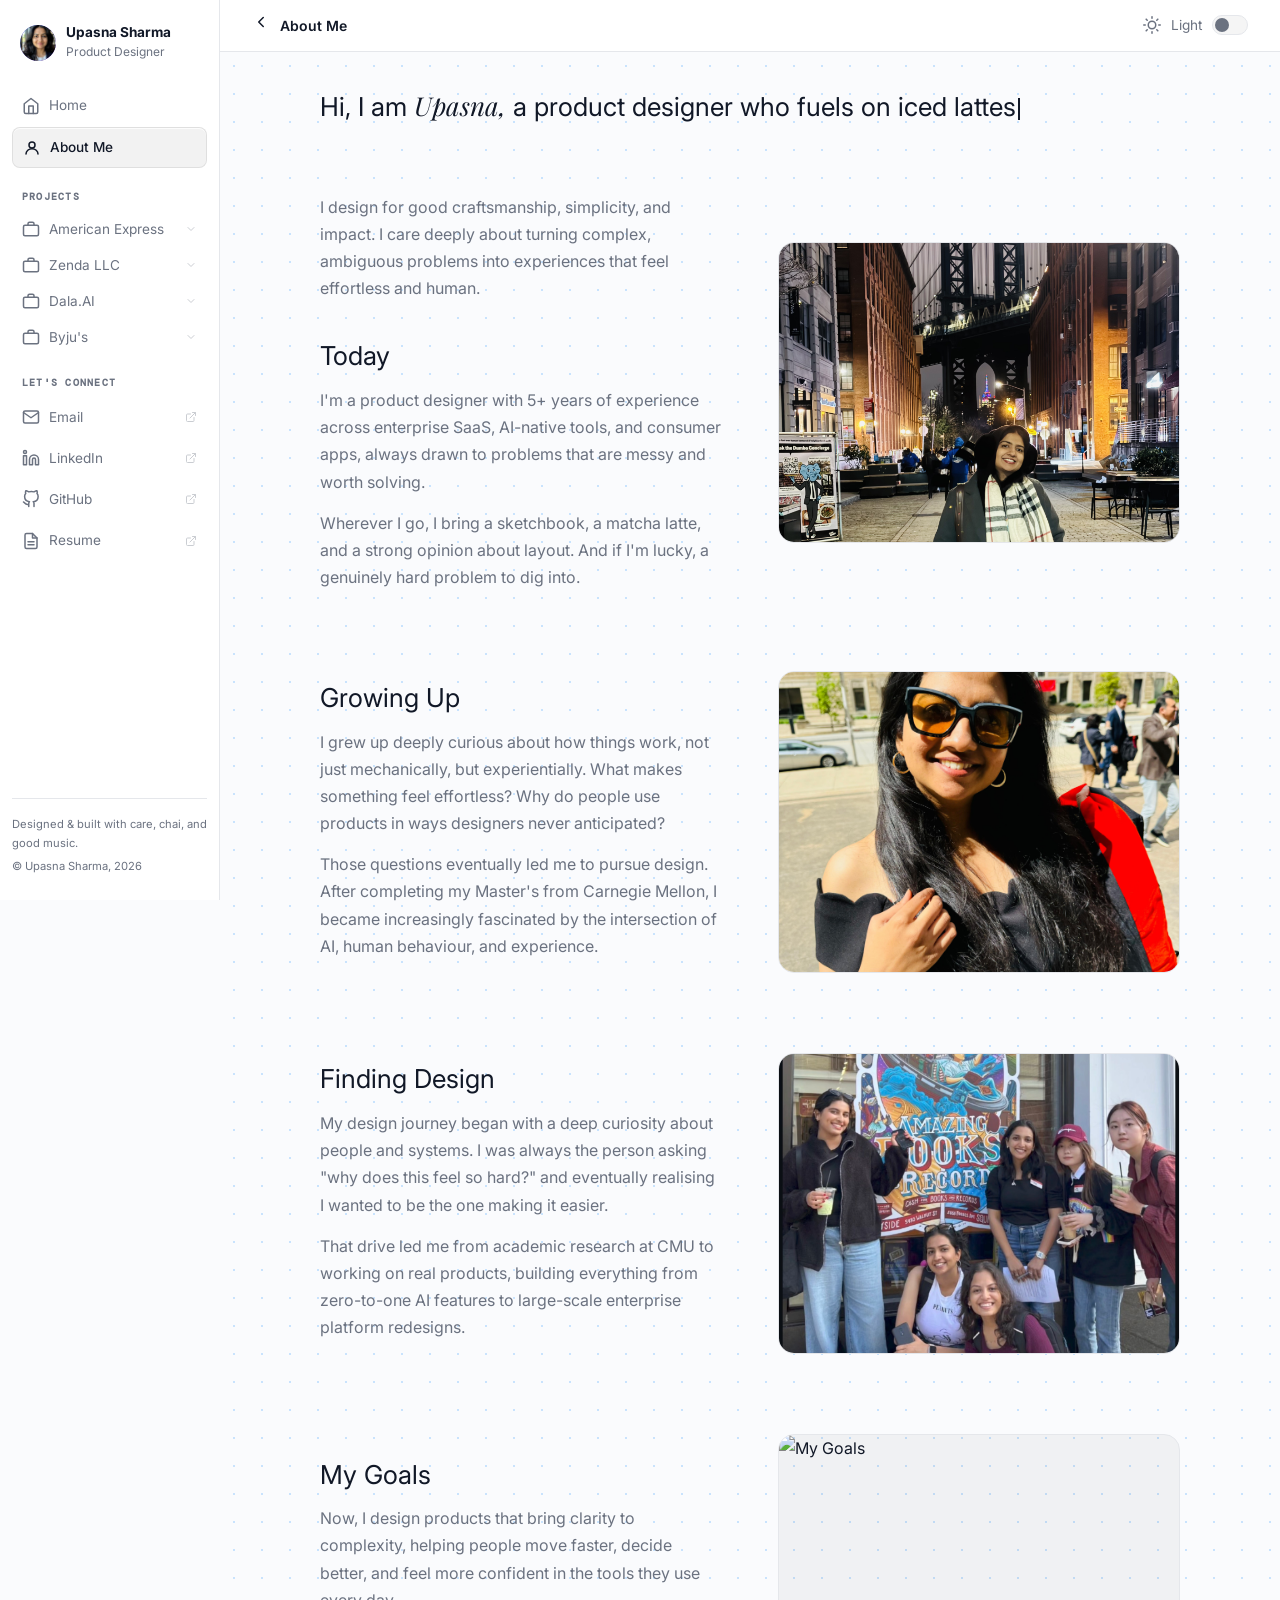
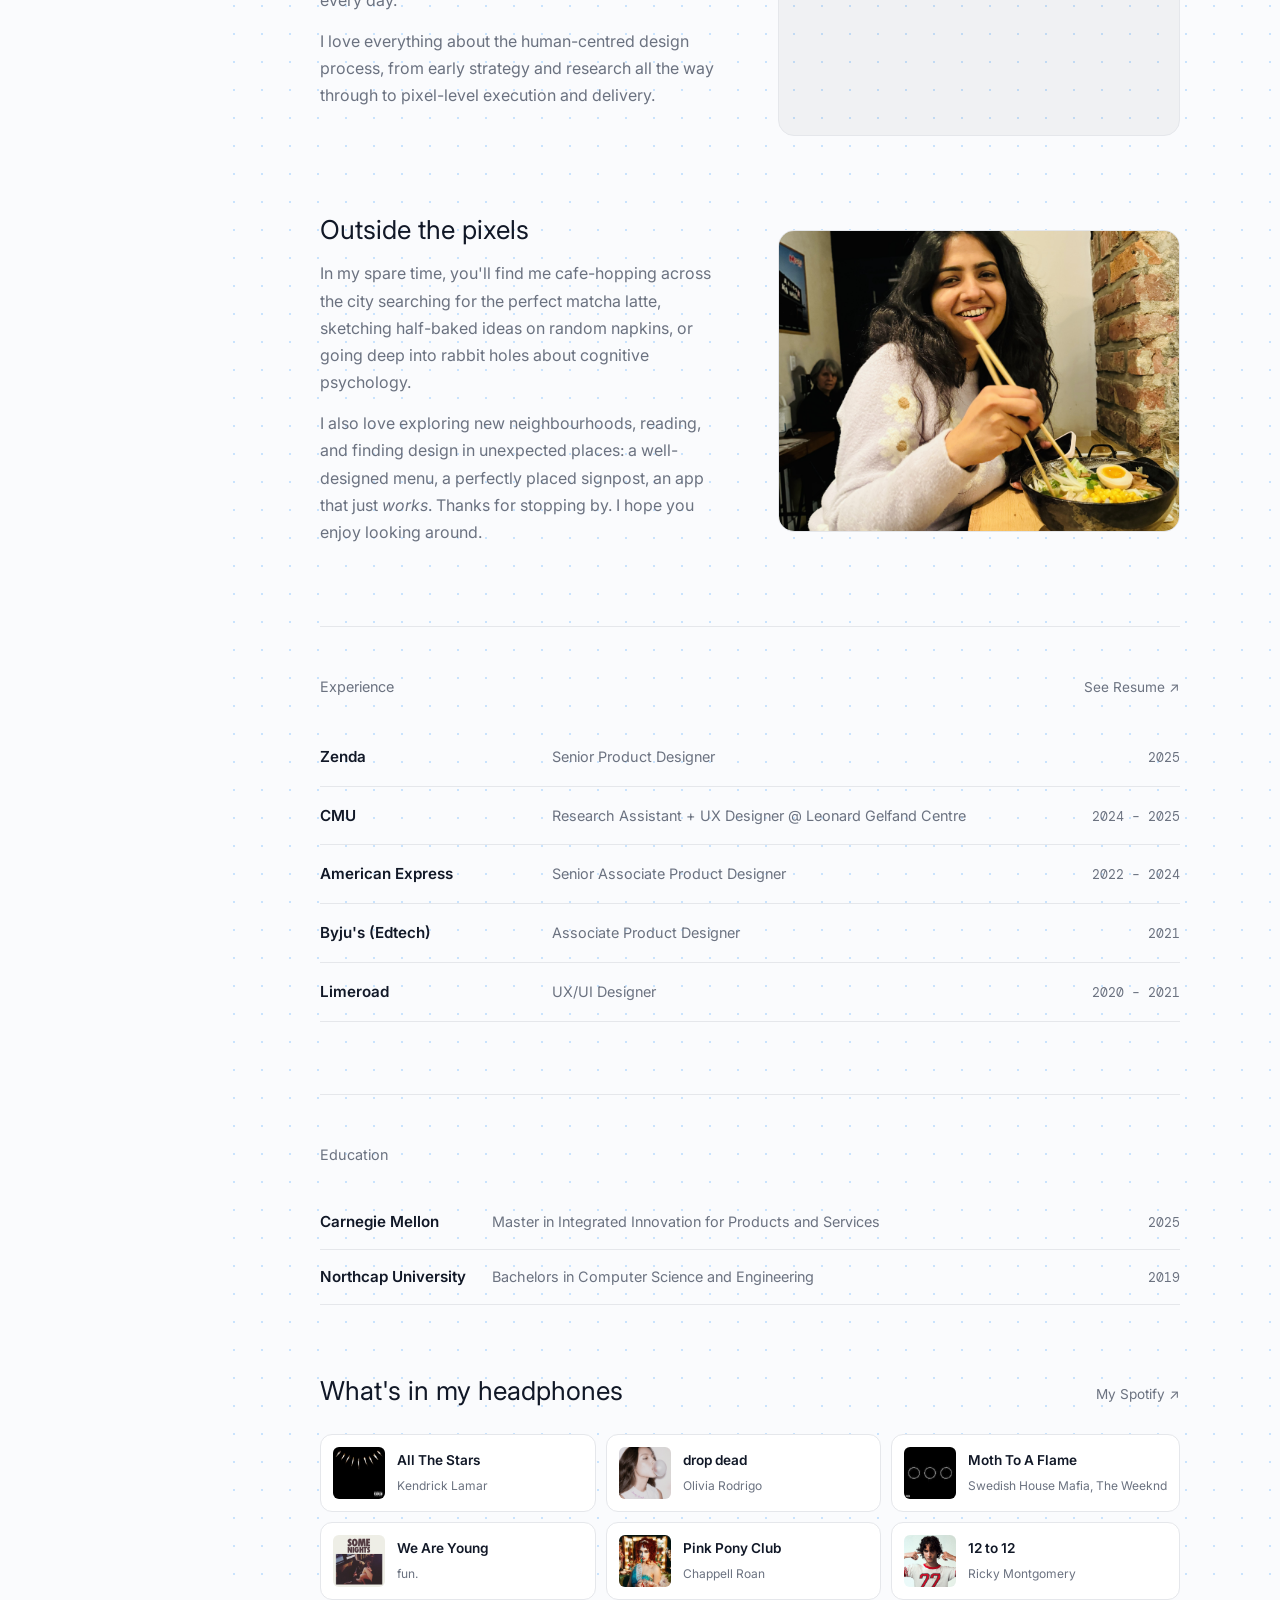
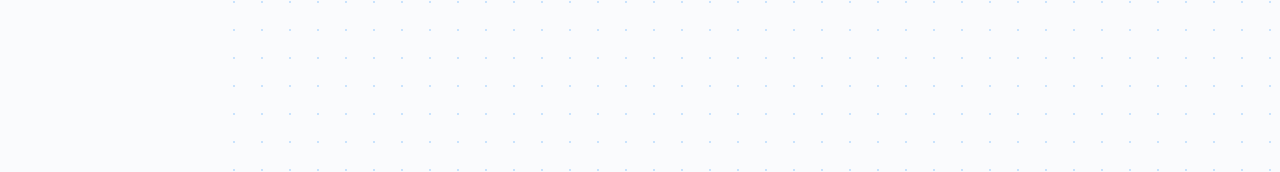
==== about.html @ 3bf9c45e "Initial portfolio commit" ====
<!DOCTYPE html>
<html lang="en">
<head>
  <meta charset="UTF-8" />
  <meta name="viewport" content="width=device-width, initial-scale=1.0" />
  <title>About — Upasna Sharma</title>
  <link rel="stylesheet" href="css/style.css" />
  <link rel="stylesheet" href="css/about.css" />
  <link rel="preconnect" href="https://fonts.googleapis.com">
  <link rel="preconnect" href="https://fonts.gstatic.com" crossorigin>
  <link href="https://fonts.googleapis.com/css2?family=DM+Mono:ital@0;1&family=Inter:wght@400;500;600;700&family=Playfair+Display:ital@1&display=swap" rel="stylesheet">
</head>
<body>
  <div class="layout">

    <!-- Sidebar -->
    <aside class="sidebar">
      <div class="profile">
        <div class="avatar"><img src="assets/images/me.png" alt="Upasna Sharma" /></div>
        <div class="profile-info">
          <h1>Upasna Sharma</h1>
          <p>Product Designer</p>
        </div>
      </div>

      <nav class="sidebar-nav">
        <a href="index.html" class="nav-item">
          <svg class="icon" viewBox="0 0 24 24" fill="none" stroke="currentColor" stroke-width="2" stroke-linecap="round" stroke-linejoin="round"><path d="M3 9l9-7 9 7v11a2 2 0 0 1-2 2H5a2 2 0 0 1-2-2z"></path><polyline points="9 22 9 12 15 12 15 22"></polyline></svg>
          Home
        </a>
        <a href="about.html" class="nav-item active">
          <svg class="icon" viewBox="0 0 24 24" fill="none" stroke="currentColor" stroke-width="2" stroke-linecap="round" stroke-linejoin="round"><circle cx="12" cy="8" r="4"></circle><path d="M4 20c0-4 3.6-7 8-7s8 3 8 7"></path></svg>
          About Me
        </a>
      </nav>

      <div class="sidebar-group">
        <h2 class="sidebar-label">Projects</h2>
        <div class="nav-accordion">
          <button class="nav-item nav-accordion-header" data-href="american-express.html">
            <svg class="icon" viewBox="0 0 24 24" fill="none" stroke="currentColor" stroke-width="2" stroke-linecap="round" stroke-linejoin="round"><rect x="2" y="7" width="20" height="14" rx="2" ry="2"></rect><path d="M16 7V5a2 2 0 0 0-2-2h-4a2 2 0 0 0-2 2v2"></path></svg>
            <span class="nav-accordion-text">American Express</span>
            <svg class="nav-accordion-chevron" viewBox="0 0 24 24" fill="none" stroke="currentColor" stroke-width="2" stroke-linecap="round" stroke-linejoin="round"><polyline points="6 9 12 15 18 9"/></svg>
          </button>
          <div class="nav-submenu">
            <a href="american-express.html#overview" class="nav-subitem">Overview</a>
            <a href="american-express.html#why-redesign" class="nav-subitem">Why Redesign</a>
            <a href="american-express.html#users" class="nav-subitem">Users</a>
            <a href="american-express.html#my-approach" class="nav-subitem">My Approach</a>
            <a href="american-express.html#existing-platform" class="nav-subitem">Existing Platform &amp; Journeys</a>
            <a href="american-express.html#research" class="nav-subitem">Research</a>
            <a href="american-express.html#user-flows" class="nav-subitem">User Flows</a>
            <a href="american-express.html#final-design" class="nav-subitem">Final Design</a>
            <a href="american-express.html#impact" class="nav-subitem">Impact</a>
          </div>
        </div>
        <div class="nav-accordion">
          <button class="nav-item nav-accordion-header" data-href="zenda.html">
            <svg class="icon" viewBox="0 0 24 24" fill="none" stroke="currentColor" stroke-width="2" stroke-linecap="round" stroke-linejoin="round"><rect x="2" y="7" width="20" height="14" rx="2" ry="2"></rect><path d="M16 7V5a2 2 0 0 0-2-2h-4a2 2 0 0 0-2 2v2"></path></svg>
            <span class="nav-accordion-text">Zenda LLC</span>
            <svg class="nav-accordion-chevron" viewBox="0 0 24 24" fill="none" stroke="currentColor" stroke-width="2" stroke-linecap="round" stroke-linejoin="round"><polyline points="6 9 12 15 18 9"/></svg>
          </button>
          <div class="nav-submenu">
            <a href="zenda.html#overview" class="nav-subitem">Overview</a>
            <a href="zenda.html#design-process" class="nav-subitem">Design Process</a>
            <a href="zenda.html#problem" class="nav-subitem">Problem Statement</a>
            <a href="zenda.html#users" class="nav-subitem">Users</a>
            <a href="zenda.html#scope" class="nav-subitem">Scope</a>
            <a href="zenda.html#research" class="nav-subitem">Research</a>
            <a href="zenda.html#design-decisions" class="nav-subitem">Design Decisions</a>
            <a href="zenda.html#signal-types" class="nav-subitem">Signal Types</a>
            <a href="zenda.html#side-panel" class="nav-subitem">Side Panel</a>
            <a href="zenda.html#final-design" class="nav-subitem">Final Design</a>
            <a href="zenda.html#impact" class="nav-subitem">Impact</a>
          </div>
        </div>
        <div class="nav-accordion">
          <button class="nav-item nav-accordion-header" data-href="dala.html">
            <svg class="icon" viewBox="0 0 24 24" fill="none" stroke="currentColor" stroke-width="2" stroke-linecap="round" stroke-linejoin="round"><rect x="2" y="7" width="20" height="14" rx="2" ry="2"></rect><path d="M16 7V5a2 2 0 0 0-2-2h-4a2 2 0 0 0-2 2v2"></path></svg>
            <span class="nav-accordion-text">Dala.AI</span>
            <svg class="nav-accordion-chevron" viewBox="0 0 24 24" fill="none" stroke="currentColor" stroke-width="2" stroke-linecap="round" stroke-linejoin="round"><polyline points="6 9 12 15 18 9"/></svg>
          </button>
          <div class="nav-submenu">
            <a href="dala.html" class="nav-subitem">View Case Study</a>
          </div>
        </div>
        <div class="nav-accordion">
          <button class="nav-item nav-accordion-header" data-href="byjus.html">
            <svg class="icon" viewBox="0 0 24 24" fill="none" stroke="currentColor" stroke-width="2" stroke-linecap="round" stroke-linejoin="round"><rect x="2" y="7" width="20" height="14" rx="2" ry="2"></rect><path d="M16 7V5a2 2 0 0 0-2-2h-4a2 2 0 0 0-2 2v2"></path></svg>
            <span class="nav-accordion-text">Byju's</span>
            <svg class="nav-accordion-chevron" viewBox="0 0 24 24" fill="none" stroke="currentColor" stroke-width="2" stroke-linecap="round" stroke-linejoin="round"><polyline points="6 9 12 15 18 9"/></svg>
          </button>
          <div class="nav-submenu">
            <a href="byjus.html" class="nav-subitem">View Case Study</a>
          </div>
        </div>
      </div>

      <div class="sidebar-group">
        <h2 class="sidebar-label">Let's Connect</h2>
        <a href="mailto:upasna.sharma91296@gmail.com" class="nav-item external">
          <svg class="icon" viewBox="0 0 24 24" fill="none" stroke="currentColor" stroke-width="2" stroke-linecap="round" stroke-linejoin="round"><path d="M4 4h16c1.1 0 2 .9 2 2v12c0 1.1-.9 2-2 2H4c-1.1 0-2-.9-2-2V6c0-1.1.9-2 2-2z"></path><polyline points="22,6 12,13 2,6"></polyline></svg>
          Email
          <svg class="icon icon-external" viewBox="0 0 24 24" fill="none" stroke="currentColor" stroke-width="2" stroke-linecap="round" stroke-linejoin="round"><path d="M18 13v6a2 2 0 0 1-2 2H5a2 2 0 0 1-2-2V8a2 2 0 0 1 2-2h6"></path><polyline points="15 3 21 3 21 9"></polyline><line x1="10" y1="14" x2="21" y2="3"></line></svg>
        </a>
        <a href="https://linkedin.com/" target="_blank" rel="noopener noreferrer" class="nav-item external">
          <svg class="icon" viewBox="0 0 24 24" fill="none" stroke="currentColor" stroke-width="2" stroke-linecap="round" stroke-linejoin="round"><path d="M16 8a6 6 0 0 1 6 6v7h-4v-7a2 2 0 0 0-2-2 2 2 0 0 0-2 2v7h-4v-7a6 6 0 0 1 6-6z"></path><rect x="2" y="9" width="4" height="12"></rect><circle cx="4" cy="4" r="2"></circle></svg>
          LinkedIn
          <svg class="icon icon-external" viewBox="0 0 24 24" fill="none" stroke="currentColor" stroke-width="2" stroke-linecap="round" stroke-linejoin="round"><path d="M18 13v6a2 2 0 0 1-2 2H5a2 2 0 0 1-2-2V8a2 2 0 0 1 2-2h6"></path><polyline points="15 3 21 3 21 9"></polyline><line x1="10" y1="14" x2="21" y2="3"></line></svg>
        </a>
        <a href="https://github.com/" target="_blank" rel="noopener noreferrer" class="nav-item external">
          <svg class="icon" viewBox="0 0 24 24" fill="none" stroke="currentColor" stroke-width="2" stroke-linecap="round" stroke-linejoin="round"><path d="M9 19c-5 1.5-5-2.5-7-3m14 6v-3.87a3.37 3.37 0 0 0-.94-2.61c3.14-.35 6.44-1.54 6.44-7A5.44 5.44 0 0 0 20 4.77 5.07 5.07 0 0 0 19.91 1S18.73.65 16 2.48a13.38 13.38 0 0 0-7 0C6.27.65 5.09 1 5.09 1A5.07 5.07 0 0 0 5 4.77a5.44 5.44 0 0 0-1.5 3.78c0 5.42 3.3 6.61 6.44 7A3.37 3.37 0 0 0 9 18.13V22"></path></svg>
          GitHub
          <svg class="icon icon-external" viewBox="0 0 24 24" fill="none" stroke="currentColor" stroke-width="2" stroke-linecap="round" stroke-linejoin="round"><path d="M18 13v6a2 2 0 0 1-2 2H5a2 2 0 0 1-2-2V8a2 2 0 0 1 2-2h6"></path><polyline points="15 3 21 3 21 9"></polyline><line x1="10" y1="14" x2="21" y2="3"></line></svg>
        </a>
        <a href="https://drive.google.com/file/d/1H7ho3Mu93DV2xu78M6EdQDFs5h-0VuXt/view?usp=sharing" target="_blank" rel="noopener noreferrer" class="nav-item external">
          <svg class="icon" viewBox="0 0 24 24" fill="none" stroke="currentColor" stroke-width="2" stroke-linecap="round" stroke-linejoin="round"><path d="M14 2H6a2 2 0 0 0-2 2v16a2 2 0 0 0 2 2h12a2 2 0 0 0 2-2V8z"></path><polyline points="14 2 14 8 20 8"></polyline><line x1="16" y1="13" x2="8" y2="13"></line><line x1="16" y1="17" x2="8" y2="17"></line></svg>
          Resume
          <svg class="icon icon-external" viewBox="0 0 24 24" fill="none" stroke="currentColor" stroke-width="2" stroke-linecap="round" stroke-linejoin="round"><path d="M18 13v6a2 2 0 0 1-2 2H5a2 2 0 0 1-2-2V8a2 2 0 0 1 2-2h6"></path><polyline points="15 3 21 3 21 9"></polyline><line x1="10" y1="14" x2="21" y2="3"></line></svg>
        </a>
      </div>

      <div class="sidebar-footer">
        <p>Designed &amp; built with care, chai, and good music.</p>
        <p>© Upasna Sharma, <span id="year"></span></p>
      </div>
    </aside>

    <!-- Main wrapper -->
    <div class="main-wrapper">
      <header class="top-bar">
        <div class="top-bar-left">
          <a href="index.html" class="top-bar-back" aria-label="Back to home">
            <svg class="icon" viewBox="0 0 24 24" fill="none" stroke="currentColor" stroke-width="2" stroke-linecap="round" stroke-linejoin="round"><polyline points="15 18 9 12 15 6"></polyline></svg>
          </a>
          <span class="top-bar-title">About Me</span>
        </div>
        <div class="theme-toggle-row">
          <svg class="icon theme-icon theme-icon-moon" viewBox="0 0 24 24" fill="none" stroke="currentColor" stroke-width="2" stroke-linecap="round" stroke-linejoin="round"><path d="M21 12.79A9 9 0 1 1 11.21 3 7 7 0 0 0 21 12.79z"></path></svg>
          <svg class="icon theme-icon theme-icon-sun" viewBox="0 0 24 24" fill="none" stroke="currentColor" stroke-width="2" stroke-linecap="round" stroke-linejoin="round"><circle cx="12" cy="12" r="5"></circle><line x1="12" y1="1" x2="12" y2="3"></line><line x1="12" y1="21" x2="12" y2="23"></line><line x1="4.22" y1="4.22" x2="5.64" y2="5.64"></line><line x1="18.36" y1="18.36" x2="19.78" y2="19.78"></line><line x1="1" y1="12" x2="3" y2="12"></line><line x1="21" y1="12" x2="23" y2="12"></line><line x1="4.22" y1="19.78" x2="5.64" y2="18.36"></line><line x1="18.36" y1="5.64" x2="19.78" y2="4.22"></line></svg>
          <span class="theme-label-text theme-label-dark">Dark</span>
          <span class="theme-label-text theme-label-light">Light</span>
          <button class="theme-switch" id="theme-toggle" role="switch" aria-checked="false" aria-label="Toggle light and dark mode">
            <span class="theme-switch-thumb"></span>
          </button>
        </div>
      </header>

      <main class="content">
        <div class="about-content">

          <!-- Headline -->
          <p class="hero-line">Hi, I am <em class="serif">Upasna,</em> a product designer who <span id="typed-text"></span><span class="typewriter-cursor"></span></p>

          <!-- Section 1: Text left, Photo right -->
          <div class="story-section">
            <div class="story-text">
              <p class="story-intro">I design for good craftsmanship, simplicity, and impact. I care deeply about turning complex, ambiguous problems into experiences that feel effortless and human.</p>
              <h2 class="story-heading">Today</h2>
              <p>I'm a product designer with 5+ years of experience across enterprise SaaS, AI-native tools, and consumer apps, always drawn to problems that are messy and worth solving.</p>
              <p>Wherever I go, I bring a sketchbook, a matcha latte, and a strong opinion about layout. And if I'm lucky, a genuinely hard problem to dig into.</p>
            </div>
            <div>
              <img src="assets/images/me1.jpg" alt="Upasna Sharma" class="story-photo" style="object-position: center 20%;" />
            </div>
          </div>

          <!-- Section 2: Photo left, Text right -->
          <div class="story-section reverse">
            <div>
              <img src="assets/images/me2.JPG" alt="Upasna Sharma" class="story-photo" />
            </div>
            <div class="story-text">
              <h2 class="story-heading">Growing Up</h2>
              <p>I grew up deeply curious about how things work, not just mechanically, but experientially. What makes something feel effortless? Why do people use products in ways designers never anticipated?</p>
              <p>Those questions eventually led me to pursue design. After completing my Master's from Carnegie Mellon, I became increasingly fascinated by the intersection of AI, human behaviour, and experience.</p>
            </div>
          </div>

          <!-- Section 3: Text left, Photo right -->
          <div class="story-section">
            <div class="story-text">
              <h2 class="story-heading">Finding Design</h2>
              <p>My design journey began with a deep curiosity about people and systems. I was always the person asking "why does this feel so hard?" and eventually realising I wanted to be the one making it easier.</p>
              <p>That drive led me from academic research at CMU to working on real products, building everything from zero-to-one AI features to large-scale enterprise platform redesigns.</p>
            </div>
            <div>
              <img src="assets/images/u3.jpg" alt="Finding Design" class="story-photo" style="object-position: center 70%;" />
            </div>
          </div>

          <!-- Section 4: Photo left, Text right -->
          <div class="story-section reverse">
            <div>
              <img src="assets/images/u4.png" alt="My Goals" class="story-photo" />
            </div>
            <div class="story-text">
              <h2 class="story-heading">My Goals</h2>
              <p>Now, I design products that bring clarity to complexity, helping people move faster, decide better, and feel more confident in the tools they use every day.</p>
              <p>I love everything about the human-centred design process, from early strategy and research all the way through to pixel-level execution and delivery.</p>
            </div>
          </div>

          <!-- Section 5: Text left, Photo right -->
          <div class="story-section">
            <div class="story-text">
              <h2 class="story-heading">Outside the pixels</h2>
              <p>In my spare time, you'll find me cafe-hopping across the city searching for the perfect matcha latte, sketching half-baked ideas on random napkins, or going deep into rabbit holes about cognitive psychology.</p>
              <p>I also love exploring new neighbourhoods, reading, and finding design in unexpected places: a well-designed menu, a perfectly placed signpost, an app that just <em>works</em>. Thanks for stopping by. I hope you enjoy looking around.</p>
            </div>
            <div>
              <img src="assets/images/u5.jpg" alt="Outside the pixels" class="story-photo" />
            </div>
          </div>

          <!-- Experience -->
          <div class="about-resume-block">
            <div class="about-block-header">
              <span class="about-block-label">Experience</span>
              <a href="https://drive.google.com/file/d/1H7ho3Mu93DV2xu78M6EdQDFs5h-0VuXt/view?usp=sharing" target="_blank" rel="noopener noreferrer" class="about-block-link">See Resume ↗</a>
            </div>
            <ul class="experience-list">
              <li class="experience-item">
                <span class="exp-company">Zenda</span>
                <span class="exp-role">Senior Product Designer</span>
                <span class="exp-year">2025</span>
              </li>
              <li class="experience-item">
                <span class="exp-company">CMU</span>
                <span class="exp-role">Research Assistant + UX Designer @ Leonard Gelfand Centre</span>
                <span class="exp-year">2024 – 2025</span>
              </li>
              <li class="experience-item">
                <span class="exp-company">American Express</span>
                <span class="exp-role">Senior Associate Product Designer</span>
                <span class="exp-year">2022 – 2024</span>
              </li>
              <li class="experience-item">
                <span class="exp-company">Byju's (Edtech)</span>
                <span class="exp-role">Associate Product Designer</span>
                <span class="exp-year">2021</span>
              </li>
              <li class="experience-item">
                <span class="exp-company">Limeroad</span>
                <span class="exp-role">UX/UI Designer</span>
                <span class="exp-year">2020 – 2021</span>
              </li>
            </ul>
          </div>

          <!-- Education -->
          <div class="about-resume-block">
            <div class="about-block-header">
              <span class="about-block-label">Education</span>
            </div>
            <ul class="education-list">
              <li class="education-item">
                <span class="edu-school">Carnegie Mellon</span>
                <span class="edu-degree">Master in Integrated Innovation for Products and Services</span>
                <span class="edu-year">2025</span>
              </li>
              <li class="education-item">
                <span class="edu-school">Northcap University</span>
                <span class="edu-degree">Bachelors in Computer Science and Engineering</span>
                <span class="edu-year">2019</span>
              </li>
            </ul>
          </div>

          <!-- What's in my headphones -->
          <div class="about-fun-block">
            <div class="about-fun-header">
              <h2 class="about-fun-title">What's in my headphones</h2>
              <a href="https://open.spotify.com" target="_blank" rel="noopener noreferrer" class="about-fun-link">My Spotify ↗</a>
            </div>
            <div class="spotify-grid">
              <a href="https://open.spotify.com/track/0V3wPSX9ygBnCm8psDIegu" target="_blank" rel="noopener noreferrer" class="spotify-card">
                <div class="spotify-art" style="background-image: url('assets/images/allthestars.png'); background-size: cover; background-position: center;"></div>
                <div class="spotify-info"><p class="spotify-title">All The Stars</p><p class="spotify-artist">Kendrick Lamar</p></div>
              </a>
              <a href="https://open.spotify.com/track/7qEHsqek33rTcFNT9PFqLf" target="_blank" rel="noopener noreferrer" class="spotify-card">
                <div class="spotify-art" style="background-image: url('assets/images/dropdead.png'); background-size: cover; background-position: center;"></div>
                <div class="spotify-info"><p class="spotify-title">drop dead</p><p class="spotify-artist">Olivia Rodrigo</p></div>
              </a>
              <a href="https://open.spotify.com/track/5HCyWlXZPP0y6Gqq8TgA20" target="_blank" rel="noopener noreferrer" class="spotify-card">
                <div class="spotify-art" style="background-image: url('assets/images/mothtoaflame.png'); background-size: cover; background-position: center;"></div>
                <div class="spotify-info"><p class="spotify-title">Moth To A Flame</p><p class="spotify-artist">Swedish House Mafia, The Weeknd</p></div>
              </a>
              <a href="https://open.spotify.com/track/6AI3ezQ4o3HUoP6Dhudph3" target="_blank" rel="noopener noreferrer" class="spotify-card">
                <div class="spotify-art" style="background-image: url('assets/images/weareyoung.png'); background-size: cover; background-position: center;"></div>
                <div class="spotify-info"><p class="spotify-title">We Are Young</p><p class="spotify-artist">fun.</p></div>
              </a>
              <a href="https://open.spotify.com/track/2YpeDb67231RjR0MgVLzsG" target="_blank" rel="noopener noreferrer" class="spotify-card">
                <div class="spotify-art" style="background-image: url('assets/images/pinkponyclub.png'); background-size: cover; background-position: center;"></div>
                <div class="spotify-info"><p class="spotify-title">Pink Pony Club</p><p class="spotify-artist">Chappell Roan</p></div>
              </a>
              <a href="https://open.spotify.com/track/3TGRqZ0a2l1LRblBkJoaDx" target="_blank" rel="noopener noreferrer" class="spotify-card">
                <div class="spotify-art" style="background-image: url('assets/images/12to12.png'); background-size: cover; background-position: center;"></div>
                <div class="spotify-info"><p class="spotify-title">12 to 12</p><p class="spotify-artist">Ricky Montgomery</p></div>
              </a>
            </div>
          </div>


        </div>
      </main>
    </div>

  </div>
  <script src="js/case-study.js"></script>
  <script>
    const phrases = [
      'fuels on iced lattes',
      'loves trying new experiences',
      'thrives on building 0→1 features',
      'geeks over pixels'
    ];
    let phraseIndex = 0;
    let charIndex = 0;
    let isDeleting = false;
    const el = document.getElementById('typed-text');

    function tick() {
      const current = phrases[phraseIndex];
      el.textContent = isDeleting
        ? current.substring(0, charIndex - 1)
        : current.substring(0, charIndex + 1);
      charIndex += isDeleting ? -1 : 1;

      let delay = isDeleting ? 35 : 65;

      if (!isDeleting && charIndex === current.length) {
        delay = 2000;
        isDeleting = true;
      } else if (isDeleting && charIndex === 0) {
        isDeleting = false;
        phraseIndex = (phraseIndex + 1) % phrases.length;
        delay = 400;
      }
      setTimeout(tick, delay);
    }
    tick();
  </script>
</body>
</html>
---- css/style.css ----
/* ==================== Variables ==================== */
:root {
  /* Light mode (default) */
  --bg-main: #FAFBFD;
  --bg-sidebar: #ffffff;
  --bg-card: #ffffff;
  --text-color: #111827;
  --text-muted: #6b7280;
  --border-color: #e5e7eb;
  --hover-bg: rgba(0, 0, 0, 0.04);
  --active-bg: rgba(0, 0, 0, 0.05);
  --accent: #007FFF;
  --status-shipped: #059669;
  --status-progress: #d97706;
  --status-concept: #6b7280;
  --font-body: 'Inter', sans-serif;
  --font-serif: 'Playfair Display', serif;
  --font-mono: 'DM Mono', monospace;
  --transition: all 0.2s ease;
  --sidebar-width: 220px;
  --topbar-height: 52px;
  --card-shadow: 0 1px 3px rgba(0,0,0,0.05), 0 4px 16px rgba(0,0,0,0.06);
  --card-shadow-hover: 0 4px 12px rgba(0,0,0,0.08), 0 16px 40px rgba(0,0,0,0.1);
  --hero-gradient: #ffffff;
}

[data-theme="dark"] {
  --bg-main: #111111;
  --bg-sidebar: #1a1a1a;
  --bg-card: #1f1f1f;
  --text-color: #f0f0f0;
  --text-muted: #888888;
  --border-color: rgba(255, 255, 255, 0.08);
  --hover-bg: rgba(255, 255, 255, 0.05);
  --active-bg: rgba(255, 255, 255, 0.07);
  --accent: #3399FF;
  --status-shipped: #34d399;
  --status-progress: #fbbf24;
  --status-concept: rgba(255, 255, 255, 0.45);
  --card-shadow: 0 1px 3px rgba(0,0,0,0.4), 0 4px 16px rgba(0,0,0,0.3);
  --card-shadow-hover: 0 4px 12px rgba(0,0,0,0.5), 0 16px 40px rgba(0,0,0,0.4);
  --hero-gradient: #1f1f1f;
}

/* ==================== Fonts ==================== */
@font-face {
  font-family: 'Geist Pixel';
  src: url('https://cdn.jsdelivr.net/npm/geist@1.7.2/dist/fonts/geist-pixel/GeistPixel-Square.woff2') format('woff2');
  font-weight: normal;
  font-style: normal;
  font-display: swap;
}

/* ==================== Reset ==================== */
* {
  margin: 0;
  padding: 0;
  box-sizing: border-box;
}

html { scroll-behavior: smooth; }

body {
  font-family: var(--font-body);
  background-color: var(--bg-main);
  color: var(--text-color);
  line-height: 1.7;
  font-size: 16px;
  transition: background-color 0.2s ease, color 0.2s ease;
}

em { font-style: italic; }

.serif {
  font-family: var(--font-serif);
  font-style: italic;
  font-weight: 400;
}

.accent { color: var(--accent); }
.deco   { font-family: var(--font-serif); color: var(--text-muted); }
.mono   { font-family: var(--font-mono); }

a {
  color: var(--text-color);
  text-decoration: none;
  transition: var(--transition);
}

.muted { color: var(--text-muted); }

.icon {
  width: 18px;
  height: 18px;
  flex-shrink: 0;
}

/* ==================== Layout ==================== */
.layout {
  display: flex;
  min-height: 100vh;
}

.main-wrapper {
  margin-left: var(--sidebar-width);
  flex: 1;
  display: flex;
  flex-direction: column;
  min-height: 100vh;
}

/* ==================== Top bar ==================== */
.top-bar {
  position: sticky;
  top: 0;
  height: var(--topbar-height);
  background-color: var(--bg-sidebar);
  border-bottom: 1px solid var(--border-color);
  display: flex;
  align-items: center;
  justify-content: space-between;
  padding: 0 32px;
  z-index: 10;
}

.top-bar-left {
  display: flex;
  flex-direction: row;
  align-items: center;
  gap: 10px;
}

.top-bar-title {
  font-size: 0.875rem;
  font-weight: 600;
  color: var(--text-color);
}

/* ==================== Sidebar ==================== */
.sidebar {
  position: fixed;
  top: 0;
  left: 0;
  width: var(--sidebar-width);
  height: 100vh;
  background-color: var(--bg-sidebar);
  border-right: 1px solid var(--border-color);
  padding: 20px 12px;
  display: flex;
  flex-direction: column;
  gap: 20px;
  overflow-y: auto;
  z-index: 20;
}

.profile {
  display: flex;
  align-items: center;
  gap: 10px;
  padding: 4px 8px;
}

.avatar {
  width: 36px;
  height: 36px;
  border-radius: 50%;
  background: linear-gradient(135deg, #667eea, #764ba2);
  display: flex;
  align-items: center;
  justify-content: center;
  font-family: var(--font-serif);
  font-style: italic;
  font-size: 1rem;
  color: #fff;
  flex-shrink: 0;
  overflow: hidden;
}

.avatar img {
  width: 100%;
  height: 100%;
  object-fit: cover;
  border-radius: 50%;
}

.profile-info h1 {
  font-size: 0.85rem;
  font-weight: 700;
  line-height: 1.3;
}

.profile-info p {
  font-size: 0.75rem;
  color: var(--text-muted);
}

.sidebar-nav,
.sidebar-group {
  display: flex;
  flex-direction: column;
  gap: 2px;
}

.sidebar-label {
  font-family: var(--font-mono);
  font-size: 0.65rem;
  letter-spacing: 0.12em;
  text-transform: uppercase;
  color: var(--text-muted);
  padding: 0 10px;
  margin-bottom: 4px;
}

.nav-item {
  display: flex;
  align-items: center;
  gap: 9px;
  padding: 8px 10px;
  border-radius: 8px;
  font-size: 0.85rem;
  color: var(--text-muted);
  transition: var(--transition);
}

.nav-item:hover {
  background-color: var(--hover-bg);
  color: var(--text-color);
}

.nav-item.active:not(.nav-accordion-header) {
  background-color: rgba(0, 0, 0, 0.05);
  color: var(--text-color);
  font-weight: 500;
  border: 1px solid rgba(0, 0, 0, 0.08);
  box-shadow: inset 0 1px 0 rgba(255, 255, 255, 0.8);
}

.nav-item.active.nav-accordion-header {
  background-color: rgba(0, 0, 0, 0.05);
  color: var(--text-color);
  font-weight: 500;
  border: 1px solid rgba(0, 0, 0, 0.08);
  box-shadow: inset 0 1px 0 rgba(255, 255, 255, 0.8);
}

.nav-item.active .icon,
.nav-item.active.nav-accordion-header .icon {
  stroke: var(--text-color);
}

[data-theme="dark"] .nav-item.active:not(.nav-accordion-header) {
  background-color: var(--active-bg);
  color: #ffffff;
  border: 1px solid rgba(255, 255, 255, 0.12);
  box-shadow: inset 0 1px 0 rgba(255, 255, 255, 0.08);
}

[data-theme="dark"] .nav-item.active.nav-accordion-header {
  background-color: var(--active-bg);
  color: #ffffff;
  border: 1px solid rgba(255, 255, 255, 0.12);
  box-shadow: inset 0 1px 0 rgba(255, 255, 255, 0.08);
}

[data-theme="dark"] .nav-item.active .icon {
  stroke: #ffffff;
}

.nav-item.external { position: relative; }

/* Accordion project nav — matches Let's Connect item layout exactly */
.nav-accordion {
  display: flex;
  flex-direction: column;
}

.nav-accordion-header {
  -webkit-appearance: none;
  appearance: none;
  width: 100%;
  cursor: pointer;
  font-family: inherit;
  text-align: left;
  margin: 0;
  padding: 8px 10px;
  background: none;
  border: none;
  box-shadow: none;
}

.nav-accordion-text {
  flex: 1;
  white-space: nowrap;
  overflow: hidden;
  text-overflow: ellipsis;
}

/* matches .icon-external: small, muted, sits at the right end */
.nav-accordion-chevron {
  width: 12px;
  height: 12px;
  flex-shrink: 0;
  stroke: currentColor;
  opacity: 0.35;
  transition: transform 0.2s ease, opacity 0.15s ease;
}

.nav-accordion.open .nav-accordion-chevron {
  transform: rotate(180deg);
  opacity: 0.7;
}

.nav-accordion.open .nav-accordion-header {
  color: var(--text-color);
}

.nav-submenu {
  display: none;
  flex-direction: column;
  padding: 2px 0 4px 35px;
}

.nav-accordion.open .nav-submenu {
  display: flex;
}

.nav-subitem {
  font-size: 0.82rem;
  color: var(--text-muted);
  padding: 6px 6px;
  border-radius: 4px;
  transition: var(--transition);
  white-space: nowrap;
  overflow: hidden;
  text-overflow: ellipsis;
  line-height: 1.4;
}

.nav-subitem:hover {
  color: var(--text-color);
  background-color: var(--hover-bg);
}

.icon-external {
  width: 12px;
  height: 12px;
  margin-left: auto;
  opacity: 0.35;
}

.sidebar-footer {
  margin-top: auto;
  padding-top: 16px;
  border-top: 1px solid var(--border-color);
  font-size: 0.7rem;
  color: var(--text-muted);
}

.sidebar-footer p { margin-bottom: 4px; }

/* ==================== Theme toggle ==================== */
.theme-toggle-row {
  display: flex;
  align-items: center;
  gap: 10px;
  font-size: 0.85rem;
  color: var(--text-muted);
}

/* Light (default): show sun, hide moon */
.theme-icon-moon,
.theme-label-dark {
  display: none;
}

[data-theme="dark"] .theme-icon-moon,
[data-theme="dark"] .theme-label-dark {
  display: block;
}

[data-theme="dark"] .theme-icon-sun,
[data-theme="dark"] .theme-label-light {
  display: none;
}

.theme-switch {
  margin-left: auto;
  position: relative;
  width: 36px;
  height: 20px;
  border-radius: 100px;
  border: 1px solid var(--border-color);
  background: var(--hover-bg);
  cursor: pointer;
  flex-shrink: 0;
  transition: var(--transition);
}

.theme-switch-thumb {
  position: absolute;
  top: 2px;
  left: 2px;
  width: 14px;
  height: 14px;
  border-radius: 50%;
  background: var(--text-muted);
  transition: var(--transition);
}

.theme-switch[aria-checked="true"] .theme-switch-thumb {
  left: auto;
  right: 2px;
  background: var(--accent);
}

/* ==================== Main content ==================== */
.content {
  flex: 1;
  padding: 40px 100px 100px;
  background-color: var(--bg-main);
  position: relative;
  isolation: isolate;
}

.content::before,
.content::after {
  content: '';
  position: absolute;
  inset: 0;
  z-index: -1;
  pointer-events: none;
  background-size: 28px 28px;
}

.content::before {
  background-image: radial-gradient(circle, rgba(0, 127, 255, 0.28) 1px, transparent 1px);
  opacity: 0.7;
}

.content::after {
  background-image: radial-gradient(circle, rgba(0, 90, 220, 0.55) 1px, transparent 1px);
  -webkit-mask-image: radial-gradient(circle 50px at var(--cursor-x, -200px) var(--cursor-y, -200px), black 0%, transparent 100%);
  mask-image: radial-gradient(circle 50px at var(--cursor-x, -200px) var(--cursor-y, -200px), black 0%, transparent 100%);
}

[data-theme="dark"] .content::before {
  background-image: radial-gradient(circle, rgba(0, 127, 255, 0.2) 1px, transparent 1px);
}

[data-theme="dark"] .content::after {
  background-image: radial-gradient(circle, rgba(0, 127, 255, 0.55) 1px, transparent 1px);
}


/* ==================== Hero ==================== */
.hero {
  padding-bottom: 48px;
}

.hero-line {
  font-size: 40px;
  margin-bottom: 20px;
}

.hero-line:not(.muted) {
  font-size: 26px;
  line-height: 1.1;
  font-family: 'Geist Pixel', var(--font-body);
}

.hero-line.muted {
  font-size: 17px;
  color: var(--text-muted);
}

.hero-line .serif { font-size: 26px; }

.meta-row {
  display: flex;
  flex-wrap: wrap;
  gap: 16px 24px;
  margin-top: 32px;
  font-size: 0.85rem;
  color: var(--text-muted);
}

.meta-item {
  display: flex;
  align-items: center;
  gap: 6px;
}

.meta-item .icon {
  width: 15px;
  height: 15px;
}

.meta-item.mono { letter-spacing: 0.02em; }

.hero-divider {
  margin-top: 28px;
  border: none;
  border-top: 1px solid var(--border-color);
}

[data-theme="dark"] .hero-divider {
  border-top-color: rgba(255, 255, 255, 0.08);
}

.company-tags {
  display: flex;
  flex-wrap: wrap;
  gap: 8px;
  margin-top: 20px;
}

.company-tag {
  font-family: var(--font-mono);
  font-size: 0.72rem;
  letter-spacing: 0.03em;
  padding: 4px 12px;
  border-radius: 100px;
  border: 1px solid var(--border-color);
  color: var(--text-muted);
  background: transparent;
  transition: var(--transition);
}

.company-tag:hover {
  border-color: var(--text-muted);
  color: var(--text-muted);
}

/* ==================== Sections ==================== */
.label {
  font-family: var(--font-mono);
  font-size: 0.7rem;
  letter-spacing: 0.15em;
  text-transform: uppercase;
  color: var(--text-muted);
  margin-bottom: 16px;
}

.about {
  background-color: var(--bg-card);
  border-radius: 20px;
  padding: 40px;
  box-shadow: var(--card-shadow);
  border: 1px solid var(--border-color);
}

.about p {
  margin-bottom: 16px;
  max-width: 580px;
  color: var(--text-muted);
  font-size: 0.95rem;
}

.about p:last-child { margin-bottom: 0; }

/* ==================== Projects ==================== */
.projects {
  display: grid;
  grid-template-columns: repeat(2, 1fr);
  gap: 20px;
}

.projects .label {
  grid-column: 1 / -1;
  margin-bottom: 0;
}

.project-card {
  border: 1px solid var(--border-color);
  border-radius: 16px;
  overflow: hidden;
  background-color: var(--bg-card);
  display: flex;
  flex-direction: column;
  cursor: pointer;
  transition: transform 0.2s ease, box-shadow 0.2s ease;
  box-shadow: var(--card-shadow);
}

.project-card:hover {
  transform: translateY(-4px);
  box-shadow: var(--card-shadow-hover);
}

.preview {
  position: relative;
  height: 280px;
  display: flex;
  flex-direction: column;
}

.preview-media {
  position: absolute;
  inset: 0;
  width: 100%;
  height: 100%;
  object-fit: cover;
}

.window-bar {
  position: relative;
  z-index: 1;
  display: flex;
  gap: 6px;
  padding: 10px 14px;
  background-color: rgba(0, 0, 0, 0.1);
}

.window-bar span {
  width: 9px;
  height: 9px;
  border-radius: 50%;
}

.window-bar span:nth-child(1) { background-color: #ff5f57; }
.window-bar span:nth-child(2) { background-color: #febc2e; }
.window-bar span:nth-child(3) { background-color: #28c840; }

.gradient-1 { background: linear-gradient(135deg, #f6d365, #fda085); }
.gradient-2 { background: linear-gradient(135deg, #a8edea, #fed6e3); }
.gradient-3 { background: linear-gradient(135deg, #667eea, #764ba2); }
.gradient-4 { background: linear-gradient(135deg, #84fab0, #8fd3f4); }
.gradient-5 { background: linear-gradient(135deg, #ff9a9e, #fecfef); }
.gradient-6 { background: linear-gradient(135deg, #a18cd1, #fbc2eb); }

.project-info { padding: 20px; }

.project-head {
  display: flex;
  align-items: center;
  gap: 12px;
  flex-wrap: wrap;
  margin-bottom: 8px;
}

.project-head h3 {
  font-family: 'Geist Pixel', var(--font-body);
  font-weight: 400;
  font-size: 1.1rem;
}

.status {
  font-family: var(--font-mono);
  font-size: 0.65rem;
  letter-spacing: 0.08em;
  text-transform: uppercase;
  padding: 3px 9px;
  border-radius: 100px;
  border: 1px solid var(--border-color);
}

.status-shipped  { color: var(--status-shipped);  border-color: var(--status-shipped); }
.status-progress { color: var(--status-progress); border-color: var(--status-progress); }
.status-concept  { color: var(--status-concept); }

.project-info > p {
  color: var(--text-muted);
  font-size: 0.875rem;
  max-width: 560px;
  margin-bottom: 12px;
}

.project-info .company-tags {
  margin-top: 0;
  margin-bottom: 14px;
}

.project-links {
  display: flex;
  gap: 16px;
  font-size: 0.85rem;
}

.project-links a {
  border-bottom: 1px solid var(--border-color);
  cursor: pointer;
}

.project-links a:hover {
  color: var(--accent);
  border-bottom-color: var(--accent);
}

.view-project-link {
  display: flex;
  align-items: center;
  justify-content: space-between;
  width: 100%;
  border-bottom: none !important;
  font-family: var(--font-mono);
  font-size: 0.75rem;
  letter-spacing: 0.04em;
  color: var(--text-muted);
  padding: 4px 0;
}

.view-project-link:hover,
.project-card:hover .view-project-link {
  color: var(--accent) !important;
  border-bottom: none !important;
}

.view-project-link.disabled {
  pointer-events: none;
  opacity: 0.4;
  cursor: default;
}

.coming-soon-card {
  cursor: default;
}

.coming-soon-card * {
  pointer-events: none;
}

.coming-soon-tag {
  display: inline-flex;
  align-items: center;
  font-family: var(--font-mono);
  font-size: 0.62rem;
  letter-spacing: 0.07em;
  text-transform: uppercase;
  color: #fff;
  background: var(--accent);
  border-radius: 20px;
  padding: 3px 12px;
  white-space: nowrap;
  flex-shrink: 0;
}

.view-arrow {
  width: 16px;
  height: 16px;
  flex-shrink: 0;
  transition: transform 0.25s ease;
}

.project-card:hover .view-arrow {
  transform: rotate(-45deg);
}

/* ==================== Project side panel ==================== */
.project-panel-overlay {
  position: fixed;
  inset: 0;
  background: rgba(0, 0, 0, 0.35);
  backdrop-filter: blur(2px);
  opacity: 0;
  pointer-events: none;
  transition: opacity 0.3s ease;
  z-index: 1100;
}

.project-panel-overlay.open {
  opacity: 1;
  pointer-events: auto;
}

.project-panel {
  position: fixed;
  top: 8px;
  right: 8px;
  bottom: 8px;
  width: 560px;
  max-width: 90vw;
  background-color: var(--bg-card);
  border: 1px solid var(--border-color);
  border-radius: 16px;
  overflow-y: auto;
  overflow-x: hidden;
  transform: translateX(calc(100% + 16px));
  transition: transform 0.35s ease;
  z-index: 1101;
  box-shadow: var(--card-shadow-hover);
}

.project-panel.open { transform: translateX(0); }

.project-panel-header {
  position: sticky;
  top: 0;
  display: flex;
  align-items: center;
  justify-content: space-between;
  padding: 16px 20px;
  background-color: var(--bg-card);
  border-bottom: 1px solid var(--border-color);
  z-index: 1;
}

.panel-nav-group {
  display: flex;
  align-items: center;
  gap: 6px;
}

.project-panel-btn:disabled {
  opacity: 0.3;
  cursor: not-allowed;
}

.project-panel-btn:disabled:hover {
  color: var(--text-muted);
  border-color: var(--border-color);
  background: none;
}

.project-panel-btn {
  display: flex;
  align-items: center;
  gap: 8px;
  background: none;
  border: 1px solid var(--border-color);
  border-radius: 100px;
  padding: 6px 14px;
  font-family: var(--font-mono);
  font-size: 0.72rem;
  letter-spacing: 0.04em;
  color: var(--text-muted);
  cursor: pointer;
  transition: var(--transition);
}

.project-panel-btn:hover {
  color: var(--accent);
  border-color: var(--accent);
  background: var(--hover-bg);
}

.panel-btn-circle {
  width: 32px;
  height: 32px;
  padding: 0;
  display: flex;
  align-items: center;
  justify-content: center;
  border-radius: 50% !important;
}

.project-panel-media {
  height: 240px;
  position: relative;
  overflow: hidden;
}

.project-panel-media img {
  position: absolute;
  inset: 0;
  width: 100%;
  height: 100%;
  object-fit: contain;
  object-position: center;
  background-color: var(--bg-main);
}

.project-panel-body { padding: 24px; }

.project-panel-body .project-head { align-items: flex-start; }

.project-panel-body h3 {
  font-family: 'Geist Pixel', var(--font-body);
  font-weight: 400;
  font-size: 1.4rem;
  line-height: 1.3;
}

.project-panel-subheading {
  font-size: 0.95rem;
  color: var(--text-muted);
  margin-top: 10px;
  margin-bottom: 0;
  line-height: 1.5;
}

.project-panel-body > p {
  color: var(--text-muted);
  font-size: 0.9rem;
  margin-top: 16px;
  margin-bottom: 0;
}

.project-panel-body .company-tags { margin-top: 20px; }

.sticky-grid-wrap {
  margin-top: 24px;
  padding-top: 20px;
  border-top: 1px solid var(--border-color);
}

.sticky-grid {
  display: grid;
  grid-template-columns: repeat(2, 1fr);
  gap: 10px;
}

.sticky-note {
  aspect-ratio: 1;
  background: #FDE68A;
  border-radius: 2px;
  box-shadow: 2px 3px 8px rgba(0, 0, 0, 0.12), 0 1px 2px rgba(0, 0, 0, 0.06);
  padding: 12px;
  overflow: hidden;
}

.sticky-label {
  display: block;
  font-family: 'Caveat', cursive;
  font-weight: 600;
  font-size: 1rem;
  color: #1e3a8a;
  margin-bottom: 4px;
}

.sticky-text {
  font-family: 'Caveat', cursive;
  font-size: 0.92rem;
  color: #1e3a8a;
  line-height: 1.4;
}

.sticky-note:nth-child(4n+1) { transform: rotate(-1.2deg); }
.sticky-note:nth-child(4n+2) { transform: rotate(0.8deg); }
.sticky-note:nth-child(4n+3) { transform: rotate(-0.5deg); }
.sticky-note:nth-child(4n+4) { transform: rotate(1deg); }

.panel-toc {
  display: flex;
  flex-direction: column;
  margin-top: 20px;
  padding-top: 20px;
  border-top: 1px solid var(--border-color);
}

.panel-toc-label {
  font-family: var(--font-mono);
  font-size: 0.68rem;
  letter-spacing: 0.12em;
  text-transform: uppercase;
  color: var(--text-muted);
  margin-bottom: 10px;
}

.panel-toc-item {
  font-family: var(--font-mono);
  font-size: 0.78rem;
  color: var(--text-muted);
  padding: 6px 0;
  border-bottom: 1px solid var(--border-color);
  display: flex;
  align-items: center;
  justify-content: space-between;
  transition: var(--transition);
}

.panel-toc-item::after {
  content: '↗';
  font-size: 0.7rem;
  opacity: 0;
  transition: var(--transition);
}

.panel-toc-item:hover {
  color: var(--accent);
}

.panel-toc-item:hover::after {
  opacity: 1;
}

.project-panel-overview {
  margin-top: 24px;
  padding-top: 20px;
  border-top: 1px solid var(--border-color);
}

.project-panel-overview-label {
  font-family: var(--font-mono);
  font-size: 0.65rem;
  letter-spacing: 0.12em;
  text-transform: uppercase;
  color: var(--text-muted);
  margin-bottom: 10px;
}

.project-panel-overview p {
  font-size: 0.875rem;
  color: var(--text-muted);
  line-height: 1.7;
}

/* ==================== Responsive ==================== */
@media (max-width: 1100px) {
  .projects { grid-template-columns: 1fr; }
}

@media (max-width: 900px) {
  .sidebar {
    position: relative;
    width: 100%;
    height: auto;
    border-right: none;
    border-bottom: 1px solid var(--border-color);
  }

  .main-wrapper { margin-left: 0; }
  .content { padding: 24px; }
}

@media (max-width: 600px) {
.hero-line { font-size: 1.05rem; }
  .preview { height: 160px; }

  .project-panel { width: 100vw; }
}
---- css/about.css ----
/* ==================== About Page ==================== */

/* Headline */
.about-content .hero-line {
  margin-bottom: 72px;
}

.typewriter-cursor {
  display: inline-block;
  width: 2px;
  height: 0.85em;
  background-color: var(--text-color);
  margin-left: 2px;
  vertical-align: middle;
  animation: cur-blink 1s step-end infinite;
}

@keyframes cur-blink {
  50% { opacity: 0; }
}

/* ── Story sections ── */
.story-section {
  display: grid;
  grid-template-columns: 1fr 1fr;
  gap: 56px;
  margin-bottom: 80px;
  align-items: center;
}

.story-section.reverse {
  direction: rtl;
}

.story-section.reverse > * {
  direction: ltr;
}

.story-intro {
  color: var(--text-muted);
  margin-bottom: 40px;
}

.story-heading {
  font-family: 'Geist Pixel', var(--font-body);
  font-weight: 400;
  font-size: 26px;
  line-height: 1.1;
  color: var(--text-color);
  margin: 0 0 16px;
}

.story-text p {
  color: var(--text-muted);
}

.story-text p + p {
  margin-top: 14px;
}

.story-photo,
.story-photo-placeholder {
  width: 100%;
  aspect-ratio: 4 / 3;
  border-radius: 16px;
  object-fit: cover;
  display: block;
  background: var(--hover-bg);
  border: 1px solid var(--border-color);
}

/* ── Experience & Education ── */
.about-resume-block {
  border-top: 1px solid var(--border-color);
  padding-top: 48px;
  margin-bottom: 72px;
}

.about-block-header {
  display: flex;
  align-items: center;
  justify-content: space-between;
  margin-bottom: 28px;
}

.about-block-label {
  font-size: 0.9rem;
  color: var(--text-muted);
}

.about-block-link {
  font-size: 0.85rem;
  color: var(--text-muted);
  display: flex;
  align-items: center;
  gap: 4px;
  transition: var(--transition);
}

.about-block-link:hover {
  color: var(--text-color);
}

.experience-list {
  list-style: none;
  padding: 0;
  margin: 0;
}

.experience-item {
  display: flex;
  align-items: baseline;
  gap: 12px;
  padding: 16px 0;
  border-bottom: 1px solid var(--border-color);
}

.exp-company {
  font-weight: 600;
  font-size: 0.95rem;
  color: var(--text-color);
  width: 220px;
  flex-shrink: 0;
}

.exp-role {
  font-size: 0.9rem;
  color: var(--text-muted);
  flex: 1;
}

.exp-year {
  font-size: 0.82rem;
  color: var(--text-muted);
  font-family: var(--font-mono);
  flex-shrink: 0;
}

.education-list {
  list-style: none;
  padding: 0;
  margin: 0;
}

.education-item {
  display: flex;
  align-items: baseline;
  gap: 12px;
  padding: 14px 0;
  border-bottom: 1px solid var(--border-color);
}

.edu-school {
  font-weight: 600;
  font-size: 0.95rem;
  color: var(--text-color);
  min-width: 160px;
  flex-shrink: 0;
}

.edu-degree {
  font-size: 0.9rem;
  color: var(--text-muted);
  flex: 1;
}

.edu-year {
  font-size: 0.82rem;
  color: var(--text-muted);
  font-family: var(--font-mono);
  flex-shrink: 0;
}

/* ── Music section ── */
.about-fun-block {
  margin-bottom: 72px;
}

.about-fun-header {
  display: flex;
  align-items: flex-end;
  justify-content: space-between;
  margin-bottom: 28px;
}

.about-fun-title {
  font-family: 'Geist Pixel', var(--font-body);
  font-weight: 400;
  font-size: 26px;
  line-height: 1.1;
  color: var(--text-color);
}

.about-fun-link {
  font-size: 0.85rem;
  color: var(--text-muted);
  display: flex;
  align-items: center;
  gap: 4px;
  transition: var(--transition);
}

.about-fun-link:hover {
  color: var(--text-color);
}

.spotify-grid {
  display: grid;
  grid-template-columns: repeat(3, 1fr);
  gap: 10px;
}

.spotify-card {
  display: flex;
  align-items: center;
  gap: 12px;
  padding: 12px;
  border: 1px solid var(--border-color);
  border-radius: 12px;
  background: var(--bg-card);
  text-decoration: none;
  transition: var(--transition);
}

.spotify-card:hover {
  background: var(--hover-bg);
}

.spotify-art {
  width: 52px;
  height: 52px;
  border-radius: 6px;
  flex-shrink: 0;
  object-fit: cover;
}

.spotify-info {
  flex: 1;
  min-width: 0;
}

.spotify-title {
  font-size: 0.85rem;
  font-weight: 600;
  color: var(--text-color);
  white-space: nowrap;
  overflow: hidden;
  text-overflow: ellipsis;
}

.spotify-artist {
  font-size: 0.75rem;
  color: var(--text-muted);
  margin-top: 3px;
  white-space: nowrap;
  overflow: hidden;
  text-overflow: ellipsis;
}

/* ── Bookshelf ── */
.books-row {
  display: grid;
  grid-template-columns: repeat(5, 1fr);
  gap: 16px;
}

.book-cover {
  width: 100%;
  aspect-ratio: 2/3;
  flex-shrink: 0;
  border-radius: 8px;
  object-fit: cover;
  display: block;
  background: var(--hover-bg);
  border: 1px solid var(--border-color);
}

/* ── Communities ── */
.communities-grid {
  display: grid;
  grid-template-columns: repeat(3, 1fr);
  gap: 16px;
  margin-top: 28px;
}

.community-photo {
  width: 100%;
  aspect-ratio: 4 / 3;
  object-fit: cover;
  border-radius: 12px;
  display: block;
  background: var(--hover-bg);
  border: 1px solid var(--border-color);
}
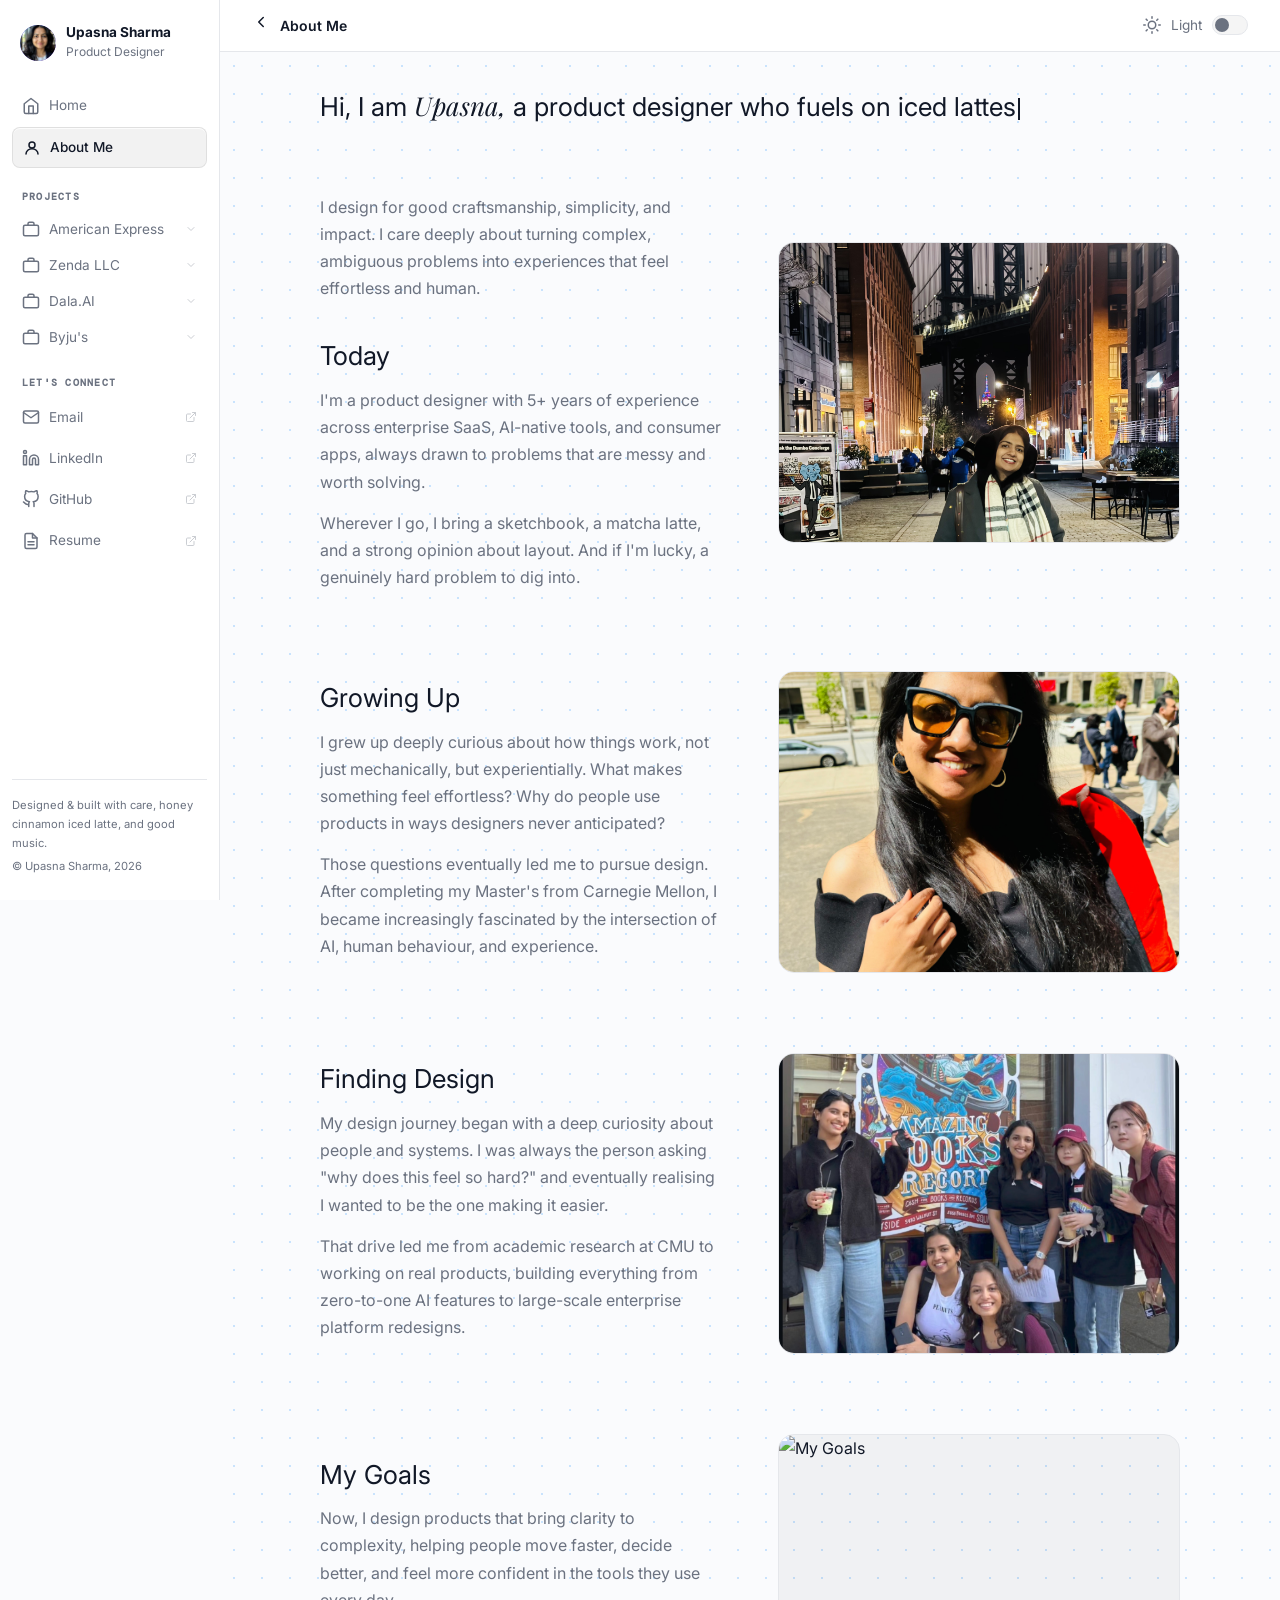
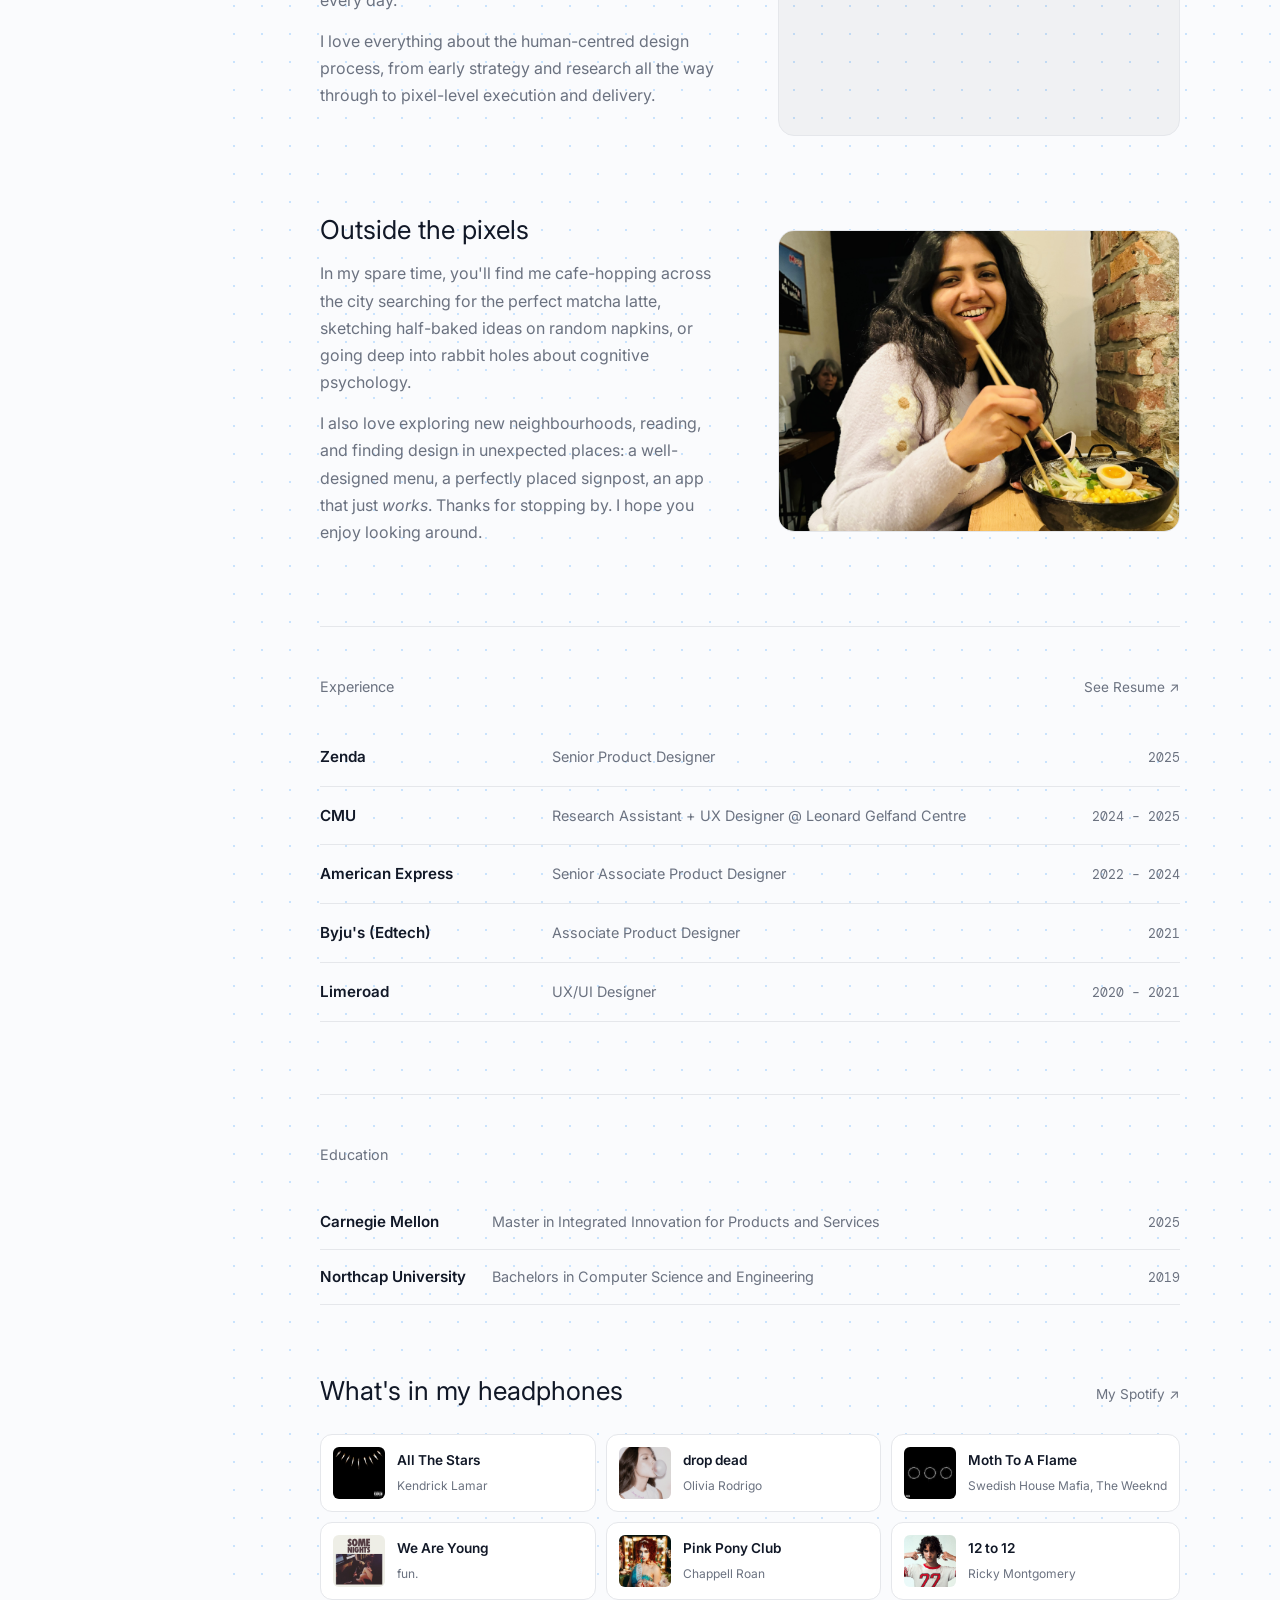
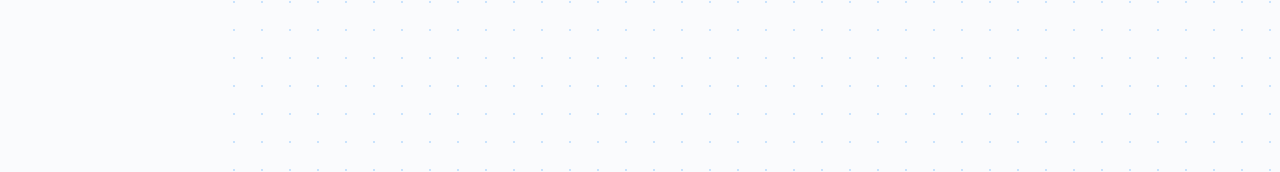
==== commit 0a2cc174: "Mobile responsive layout, LinkedIn link, footer copy updates" ====
--- a/about.html
+++ b/about.html
@@ -13,8 +13,10 @@
 <body>
   <div class="layout">
 
+    <div class="sidebar-overlay" id="sidebar-overlay"></div>
+
     <!-- Sidebar -->
-    <aside class="sidebar">
+    <aside class="sidebar" id="sidebar">
       <div class="profile">
         <div class="avatar"><img src="assets/images/me.png" alt="Upasna Sharma" /></div>
         <div class="profile-info">
@@ -103,7 +105,7 @@
           Email
           <svg class="icon icon-external" viewBox="0 0 24 24" fill="none" stroke="currentColor" stroke-width="2" stroke-linecap="round" stroke-linejoin="round"><path d="M18 13v6a2 2 0 0 1-2 2H5a2 2 0 0 1-2-2V8a2 2 0 0 1 2-2h6"></path><polyline points="15 3 21 3 21 9"></polyline><line x1="10" y1="14" x2="21" y2="3"></line></svg>
         </a>
-        <a href="https://linkedin.com/" target="_blank" rel="noopener noreferrer" class="nav-item external">
+        <a href="https://www.linkedin.com/in/upasnasharma6226/" target="_blank" rel="noopener noreferrer" class="nav-item external">
           <svg class="icon" viewBox="0 0 24 24" fill="none" stroke="currentColor" stroke-width="2" stroke-linecap="round" stroke-linejoin="round"><path d="M16 8a6 6 0 0 1 6 6v7h-4v-7a2 2 0 0 0-2-2 2 2 0 0 0-2 2v7h-4v-7a6 6 0 0 1 6-6z"></path><rect x="2" y="9" width="4" height="12"></rect><circle cx="4" cy="4" r="2"></circle></svg>
           LinkedIn
           <svg class="icon icon-external" viewBox="0 0 24 24" fill="none" stroke="currentColor" stroke-width="2" stroke-linecap="round" stroke-linejoin="round"><path d="M18 13v6a2 2 0 0 1-2 2H5a2 2 0 0 1-2-2V8a2 2 0 0 1 2-2h6"></path><polyline points="15 3 21 3 21 9"></polyline><line x1="10" y1="14" x2="21" y2="3"></line></svg>
@@ -121,7 +123,7 @@
       </div>
 
       <div class="sidebar-footer">
-        <p>Designed &amp; built with care, chai, and good music.</p>
+        <p>Designed &amp; built with care, honey cinnamon iced latte, and good music.</p>
         <p>© Upasna Sharma, <span id="year"></span></p>
       </div>
     </aside>
@@ -130,6 +132,9 @@
     <div class="main-wrapper">
       <header class="top-bar">
         <div class="top-bar-left">
+          <button class="hamburger-btn" id="hamburger-btn" aria-label="Open menu">
+            <svg width="16" height="16" viewBox="0 0 24 24" fill="none" stroke="currentColor" stroke-width="2" stroke-linecap="round" stroke-linejoin="round"><line x1="3" y1="6" x2="21" y2="6"/><line x1="3" y1="12" x2="21" y2="12"/><line x1="3" y1="18" x2="21" y2="18"/></svg>
+          </button>
           <a href="index.html" class="top-bar-back" aria-label="Back to home">
             <svg class="icon" viewBox="0 0 24 24" fill="none" stroke="currentColor" stroke-width="2" stroke-linecap="round" stroke-linejoin="round"><polyline points="15 18 9 12 15 6"></polyline></svg>
           </a>
--- a/css/style.css
+++ b/css/style.css
@@ -994,27 +994,108 @@
   line-height: 1.7;
 }
 
+/* ==================== Hamburger button ==================== */
+.hamburger-btn {
+  display: none;
+  align-items: center;
+  justify-content: center;
+  width: 34px;
+  height: 34px;
+  border-radius: 8px;
+  border: 1px solid var(--border-color);
+  background: none;
+  cursor: pointer;
+  color: var(--text-muted);
+  flex-shrink: 0;
+  transition: var(--transition);
+  margin-right: 8px;
+}
+
+.hamburger-btn:hover {
+  color: var(--text-color);
+  border-color: var(--text-muted);
+}
+
+/* ==================== Sidebar overlay ==================== */
+.sidebar-overlay {
+  display: none;
+  position: fixed;
+  inset: 0;
+  background: rgba(0,0,0,0.4);
+  z-index: 19;
+  opacity: 0;
+  transition: opacity 0.3s ease;
+}
+
+.sidebar-overlay.active {
+  opacity: 1;
+}
+
 /* ==================== Responsive ==================== */
 @media (max-width: 1100px) {
   .projects { grid-template-columns: 1fr; }
 }
 
-@media (max-width: 900px) {
+@media (max-width: 768px) {
+  /* Sidebar: hidden off-screen, slides in on mobile */
   .sidebar {
-    position: relative;
-    width: 100%;
-    height: auto;
-    border-right: none;
-    border-bottom: 1px solid var(--border-color);
+    transform: translateX(-100%);
+    transition: transform 0.3s ease;
+    z-index: 20;
+    width: 260px;
   }
 
+  .sidebar.mobile-open {
+    transform: translateX(0);
+  }
+
+  .sidebar-overlay {
+    display: block;
+  }
+
+  .sidebar-overlay.active {
+    pointer-events: auto;
+  }
+
+  /* Main layout */
   .main-wrapper { margin-left: 0; }
-  .content { padding: 24px; }
-}
-
-@media (max-width: 600px) {
-.hero-line { font-size: 1.05rem; }
-  .preview { height: 160px; }
+
+  /* Top bar */
+  .hamburger-btn { display: flex; }
+
+  .top-bar { padding: 0 16px; }
+
+  /* Content */
+  .content { padding: 28px 20px 60px; }
+
+  /* Hero */
+  .hero-line:not(.muted) { font-size: 20px; }
+  .hero-line.muted { font-size: 15px; }
+  .meta-row { gap: 10px 16px; font-size: 0.8rem; }
+
+  /* About card */
+  .about { padding: 24px; }
+
+  /* Projects */
+  .projects { grid-template-columns: 1fr; }
+  .preview { height: 200px; }
+
+  /* Project panel */
+  .project-panel {
+    top: 0;
+    right: 0;
+    bottom: 0;
+    border-radius: 0;
+    width: 100vw;
+    max-width: 100vw;
+  }
+}
+
+@media (max-width: 480px) {
+  .content { padding: 20px 16px 48px; }
+  .hero-line:not(.muted) { font-size: 18px; }
+  .preview { height: 180px; }
+  .project-info { padding: 16px; }
 
   .project-panel { width: 100vw; }
 }
--- a/css/about.css
+++ b/css/about.css
@@ -292,3 +292,49 @@
   background: var(--hover-bg);
   border: 1px solid var(--border-color);
 }
+
+/* ==================== Responsive ==================== */
+@media (max-width: 768px) {
+  .about-content .hero-line { margin-bottom: 40px; }
+
+  /* Story sections: stack vertically */
+  .story-section {
+    grid-template-columns: 1fr;
+    gap: 28px;
+    margin-bottom: 52px;
+  }
+
+  /* Undo RTL trick on mobile — just stack normally */
+  .story-section.reverse { direction: ltr; }
+
+  .story-heading { font-size: 20px; }
+
+  /* Experience / Education: wrap to 2 lines */
+  .experience-item,
+  .education-item {
+    flex-wrap: wrap;
+    gap: 4px 12px;
+  }
+
+  .exp-company { width: auto; min-width: 0; }
+  .exp-year,
+  .edu-year { margin-left: auto; }
+
+  /* Spotify grid: 2 columns */
+  .spotify-grid { grid-template-columns: repeat(2, 1fr); }
+
+  /* Books: 3 columns */
+  .books-row { grid-template-columns: repeat(3, 1fr); }
+}
+
+@media (max-width: 480px) {
+  .story-section { gap: 20px; margin-bottom: 40px; }
+  .spotify-grid { grid-template-columns: 1fr; }
+  .books-row { grid-template-columns: repeat(2, 1fr); }
+
+  .experience-item,
+  .education-item { flex-direction: column; gap: 2px; }
+
+  .exp-year,
+  .edu-year { margin-left: 0; }
+}
